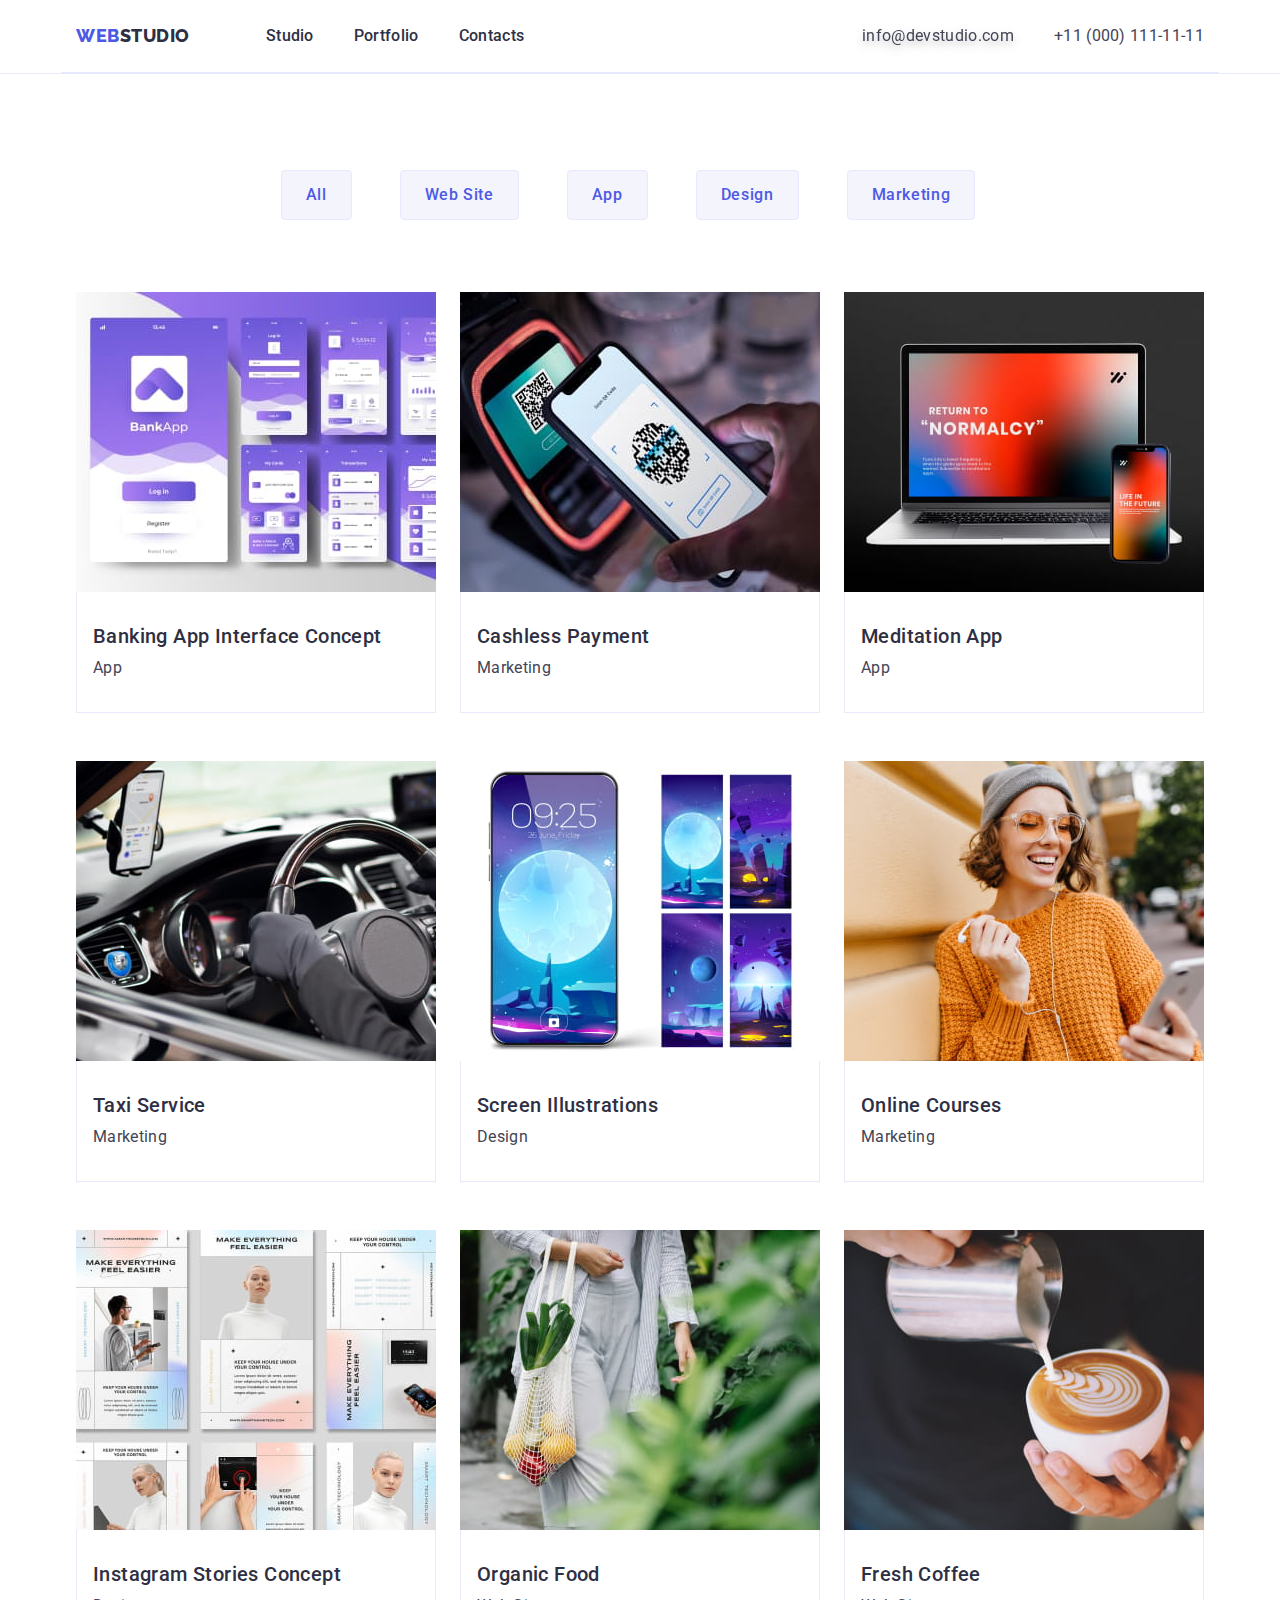
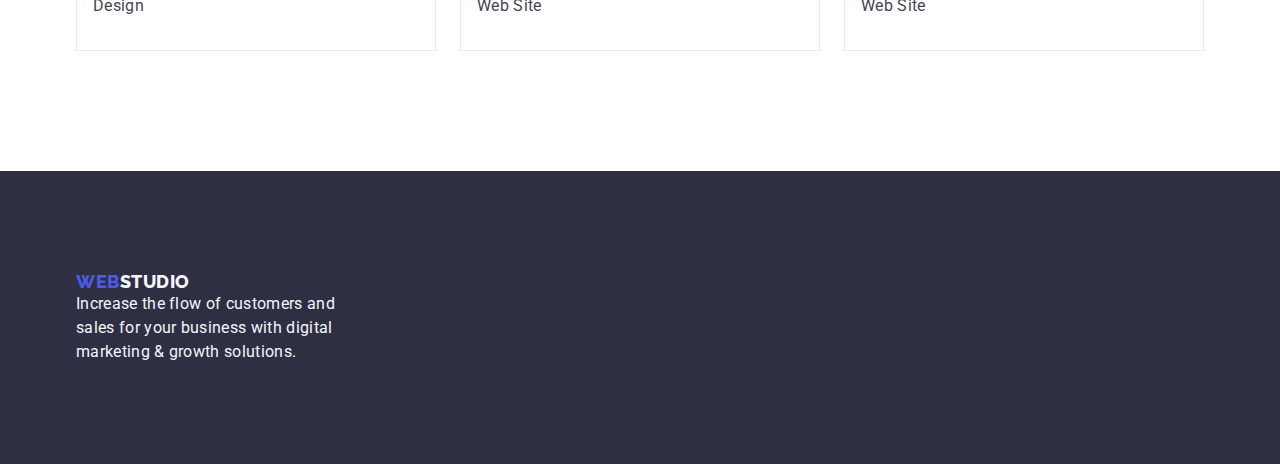
==== portfolio.html @ b631371a "Initial commit" ====
<!DOCTYPE html>
<html lang="en">
  <head>
    <meta charset="UTF-8" />
    <meta http-equiv="X-UA-Compatible" content="IE=edge" />
    <meta name="viewport" content="width=device-width, initial-scale=1.0" />
    <title>Portfolio</title>
    <link rel="preconnect" href="https://fonts.googleapis.com" />
    <link rel="preconnect" href="https://fonts.gstatic.com" crossorigin />
    <link
      href="https://fonts.googleapis.com/css2?family=Raleway:wght@800&family=Roboto:wght@400;500;700;900&display=swap"
      rel="stylesheet"
    />
    <link
      rel="stylesheet"
      href="https://cdnjs.cloudflare.com/ajax/libs/modern-normalize/1.1.0/modern-normalize.min.css"
    />
    <link rel="stylesheet" href="./css/styles.css" />
  </head>
  <body>
    <header class="page-header">
      <div class="container container-header">
        <nav class="list container-nav">
          <a href="./index.html" class="logo link logo-header"
            >Web <span class="logo-part">Studio</span>
          </a>

          <ul class="site-nav list link">
            <li>
              <a class="site-nav-item link" href="./index.html">Studio</a>
            </li>
            <li>
              <a class="site-nav-item link" href="./portfolio.html"
                >Portfolio</a
              >
            </li>
            <li><a class="site-nav-item link" href="">Contacts</a></li>
          </ul>
        </nav>
        <address class="kontacts list">
          <ul class="kontacts-list list">
            <li>
              <a class="kontacts-mail link" href="mailto:info@devstudio.com"
                >info@devstudio.com</a
              >
            </li>
            <li>
              <a class="kontacts-tel link" href="tel:+110001111111"
                >+11 (000) 111-11-11</a
              >
            </li>
          </ul>
        </address>
      </div>
    </header>
    <!-- Text -->
    <main>
      <section class="section section-portfolio">
        <div class="container">
          <h1 hidden class="title-add">Portfolio</h1>
          <ul class="list button-portfolio-contaiter">
            <li>
              <button type="button" class="button-portfolio button-filter">
                All
              </button>
            </li>
            <li>
              <button type="button" class="button-portfolio button-filter">
                Web Site
              </button>
            </li>
            <li>
              <button type="button" class="button-portfolio button-filter">
                App
              </button>
            </li>
            <li>
              <button type="button" class="button-portfolio button-filter">
                Design
              </button>
            </li>
            <li>
              <button type="button" class="button-portfolio button-filter">
                Marketing
              </button>
            </li>
          </ul>

          <ul class="list list-container-portfolio">
            <li class="items-portfolio">
              <a href="" class="list-item list link item-portfolio">
                <img
                  class="img-portfolio"
                  src="./images/images-portfolio/img1.jpg"
                  alt="Banking"
                  width="360"
                  height="300"
                />
                <div class="name-item-portfolio">
                  <h2 class="subtitle name-item">
                    Banking App Interface Concept
                  </h2>
                  <p class="text">App</p>
                </div>
              </a>
            </li>
            <li class="items-portfolio">
              <a href="" class="list-item list link item-portfolio">
                <img
                  class="img-portfolio"
                  src="./images/images-portfolio/img2.jpg"
                  alt="Cashless Payment"
                  width="360"
                  height="300"
                />
                <div class="name-item-portfolio">
                  <h2 class="subtitle name-item">Cashless Payment</h2>
                  <p class="text">Marketing</p>
                </div>
              </a>
            </li>
            <li class="items-portfolio">
              <a href="" class="list-item list link item-portfolio">
                <img
                  class="img-portfolio"
                  src="./images/images-portfolio/img3.jpg"
                  alt="Meditation App"
                  width="360"
                  height="300"
                />
                <div class="name-item-portfolio">
                  <h2 class="subtitle name-item">Meditation App</h2>
                  <p class="text">App</p>
                </div>
              </a>
            </li>
            <li class="items-portfolio">
              <a href="" class="list-item list link item-portfolio">
                <img
                  class="img-portfolio"
                  src="./images/images-portfolio/img4.jpg"
                  alt="Taxi Service"
                  width="360"
                  height="300"
                />
                <div class="name-item-portfolio">
                  <h2 class="subtitle name-item">Taxi Service</h2>
                  <p class="text">Marketing</p>
                </div>
              </a>
            </li>
            <li class="items-portfolio">
              <a href="" class="list-item list link item-portfolio">
                <img
                  class="img-portfolio"
                  src="./images/images-portfolio/img5.jpg"
                  alt="Screen Illustrations"
                  width="360"
                  height="300"
                />
                <div class="name-item-portfolio">
                  <h2 class="subtitle name-item">Screen Illustrations</h2>
                  <p class="text">Design</p>
                </div>
              </a>
            </li>
            <li class="items-portfolio">
              <a href="" class="list-item list link item-portfolio">
                <img
                  class="img-portfolio"
                  src="./images/images-portfolio/img6.jpg"
                  alt="Online Courses"
                  width="360"
                  height="300"
                />
                <div class="name-item-portfolio">
                  <h2 class="subtitle name-item">Online Courses</h2>
                  <p class="text">Marketing</p>
                </div>
              </a>
            </li>
            <li class="items-portfolio">
              <a href="" class="list-item list link item-portfolio">
                <img
                  class="img-portfolio"
                  src="./images/images-portfolio/img7.jpg"
                  alt="Instagram Stories Concept"
                  width="360"
                  height="300"
                />
                <div class="name-item-portfolio">
                  <h2 class="subtitle name-item">Instagram Stories Concept</h2>
                  <p class="text">Design</p>
                </div>
              </a>
            </li>
            <li class="items-portfolio">
              <a href="" class="list-item list link item-portfolio">
                <img
                  class="img-portfolio"
                  src="./images/images-portfolio/img8.jpg"
                  alt="Organic Food"
                  width="360"
                  height="300"
                />
                <div class="name-item-portfolio">
                  <h2 class="subtitle name-item">Organic Food</h2>
                  <p class="text">Web Site</p>
                </div>
              </a>
            </li>
            <li class="items-portfolio">
              <a href="" class="list-item list link item-portfolio">
                <img
                  class="img-portfolio"
                  src="./images/images-portfolio/img9.jpg"
                  alt="Fresh Coffee"
                  width="360"
                  height="300"
                />
                <div class="name-item-portfolio">
                  <h2 class="subtitle name-item">Fresh Coffee</h2>
                  <p class="text">Web Site</p>
                </div>
              </a>
            </li>
          </ul>
        </div>
      </section>
    </main>
    <!-- Footer -->
    <footer class="footer">
      <div class="container container-footer">
        <div class="logo-footer">
          <a href="./index.html" class="logo link"
            >Web <span class="logo-part-footer">Studio</span>
          </a>
        </div>
        <p class="small-text text">
          Increase the flow of customers and sales for your business with
          digital marketing & growth solutions.
        </p>
      </div>
    </footer>
  </body>
</html>
---- css/styles.css ----
:root {
  /* Fonds */
  --primary-font: "Roboto", sans-serif;
  --secondery-font: "Raleway", sans-serif;

  /* Color */
  --primary-text-color: #434455;
  --title-text-color: #2e2f42;

  --color-iris: #4d5ae5;
  --color-ocean: #404bbf;
  --color-green: #31d0aa;
  --color-light-slate: #8e8f99;
  --color-cornflower: #e7e9fc;
  --color-cloud: #f4f4fd;
  --color-navy-blue-modal: #2e2f42;
  --color-grey: #2e2f42;
  --color-white: #ffffff;
  --color-dairy: #fcfcfc;
}

body {
  font-family: var(--primary-font);
  letter-spacing: 0.02em;
  color: var(--primary-text-color);
  background-color: var(--color-white);
}

h1,
h2,
h3,
h4,
h5,
h6,
p {
  margin: 0;
}

ul {
  margin: 0;
  padding: 0;
}
img {
  display: block;
  max-width: 100%;
  height: auto;
}

/* заголовки */
/* h1 */
.hero-title {
  color: var(--color-white);
  font-size: 56px;
  line-height: 1.07;
  text-align: center;
  letter-spacing: 0.02em;
  max-width: 496px;
  margin: auto;
  margin-bottom: 48px;
}
/* h2 */
.title {
  color: var(--title-text-color);
  font-size: 36px;
  line-height: 1.11;
  text-align: center;
  text-transform: capitalize;
  letter-spacing: 0.02em;
}

/* h3 */
.subtitle {
  color: var(--title-text-color);
  font-weight: 500;
  font-size: 20px;
  line-height: 1.2;
  letter-spacing: 0.02em;
}
.list a {
  text-decoration: none;
}
.section-about,
.section-work {
  background: #e5e5e5;
}
.section-about {
  padding-top: 120px;
}
.section {
  padding-bottom: 120px;
}

.hero {
  background: var(--color-navy-blue-modal);
  padding: 188px 0;
}

.section-team {
  background-color: var(--color-cloud);
  padding: 120px 0;
}
.item-team {
  border-radius: 4px;
  border-left: 4px;
  width: calc((100% - 72px) / 4);
  background-color: var(--color-white);
  border-radius: 0px 0px 4px 4px;
}
.blok-name-team {
  padding: 32px 16px;
}
.subtitle-team {
  margin-bottom: 8px;
}
.footer {
  background: var(--color-navy-blue-modal);
}
/* text */

.text {
  color: var(--primary-text-color);
  font-size: 16px;
  line-height: 1.5;
}
.small-text {
  font-size: 16px;
  line-height: 1.5;
  letter-spacing: 0.02em;
  color: var(--color-cloud);
}

.container {
  max-width: 1158px;
  padding: 0 15px;
  margin: 0 auto;
}

/* nav */

.link {
  text-decoration: none;
}

.list {
  list-style: none;
}
/* logo */
.logo {
  font-family: var(--secondery-font);
  color: var(--color-iris);
  font-weight: 800;
  font-size: 18px;
  line-height: 1.17;
  letter-spacing: 0.03em;
  display: flex;
  flex-direction: row;
  align-items: center;
  text-transform: uppercase;
  margin-right: 76px;
}
.logo-header {
  padding-top: 24px;
  padding-bottom: 24px;
}

.logo-part {
  color: var(--color-navy-blue-modal);
}

.logo-part-footer {
  color: var(--color-cloud);
}

.site-nav-item {
  display: inline-block;

  color: var(--color-navy-blue-modal);
  padding-top: 24px;
  padding-bottom: 24px;
}

.site-nav {
  font-weight: 500;
  font-size: 16px;
  line-height: 1.5;
  letter-spacing: 0.02em;
  display: flex;
  gap: 40px;
}

.site-nav-item:hover,
.site-nav-item:focus {
  color: var(--color-ocean);
}

.container-header {
  display: flex;
  justify-content: space-between;
  border-bottom: 1px solid var(--color-cornflower);
}
.container-nav {
  display: flex;
  align-items: center;
}

.button-nav {
  color: var(--color-white);
  background-color: var(--color-iris);
  cursor: pointer;
  font-family: "Roboto", sans-serif;
  font-weight: 500;
  font-size: 16px;
  line-height: 1.5;
  letter-spacing: 0.04em;
  display: flex;
  flex-direction: row;
  align-items: flex-start;
  padding: 16px 32px;
  gap: 10px;
  display: block;
  margin: 0 auto;
  box-shadow: 0px 4px 4px rgba(0, 0, 0, 0.15);
  border-radius: 4px;
  min-width: 169px;
  height: 56px;
  border: none;
}

.button-nav:hover,
.button-nav:focus {
  background-color: var(--color-ocean);
}

.kontacts-mail,
.kontacts-tel {
  display: block;
  color: var(--primary-text-color);
  font-style: normal;
  padding-top: 24px;
  padding-bottom: 24px;
}

.kontacts-list {
  gap: 40px;
  display: flex;
}

.kontacts {
  font-size: 16px;
  line-height: 1.5;
  font-style: normal;
  color: var(--primary-text-color);
}

.kontacts-mail:hover,
.kontacts-mail:focus {
  color: var(--color-ocean);
}

.kontacts-mail {
  filter: drop-shadow(0px 4px 4px rgba(0, 0, 0, 0.25));
}

.page-header {
  border-bottom: 1px solid #e7e9fc;
}

.list-about {
  display: flex;
  gap: 24px;
}
.items-about {
  width: calc((100% - 24px * 3) / 4);
}

.items-about-subtitle {
  margin-bottom: 8px;
}

.title-what {
  margin-bottom: 72px;
}

.list-section-what {
  display: flex;
  gap: 24px;
}

.img-section-what {
  width: calc((100% - 24px * 2) / 3);
}

.title-team {
  margin-bottom: 72px;
}

.list-section-team {
  display: flex;
  gap: 24px;
}
.blok-name-team > h3 {
  text-align: center;
}
.blok-name-team > p {
  text-align: center;
}

/* Portfolio */

.button-portfolio {
  color: var(--color-iris);
  background-color: var(--color-cloud);
  cursor: pointer;
  font-family: "Roboto", sans-serif;
  font-weight: 500;
  font-size: 16px;
  line-height: 1.5;
  letter-spacing: 0.04em;
  border: 1px solid var(--color-cornflower);
  border-radius: 4px;
  padding: 12px 24px;
  margin-right: 24px;
}

.button-filter:hover,
.button-filter:focus {
  color: var(--color-white);
  background: var(--color-ocean);
  border: 1px solid transparent;
}

.small-text {
  width: 264px;
}
.logo-link-footer {
  display: inline-block;
  margin-bottom: 16px;
}

.section-portfolio {
  padding-top: 96px;
  padding-bottom: 120px;
}

.button-portfolio-contaiter {
  display: flex;
  justify-content: center;
  margin-bottom: 72px;
  gap: 24px;
}

.list-container-portfolio {
  display: flex;
  flex-wrap: wrap;
  justify-content: space-between;
  column-gap: 24px;
  row-gap: 48px;
}

.name-item-portfolio {
  border-top: none;
  border-right: 1px solid var(--color-cornflower);
  border-bottom: 1px solid var(--color-cornflower);
  border-left: 1px solid var(--color-cornflower);
  padding: 32px 16px;
}

.items-portfolio {
  gap: 24px;
}
.name-item {
  margin-bottom: 8px;
}
.footer {
  padding: 100px 0;
}
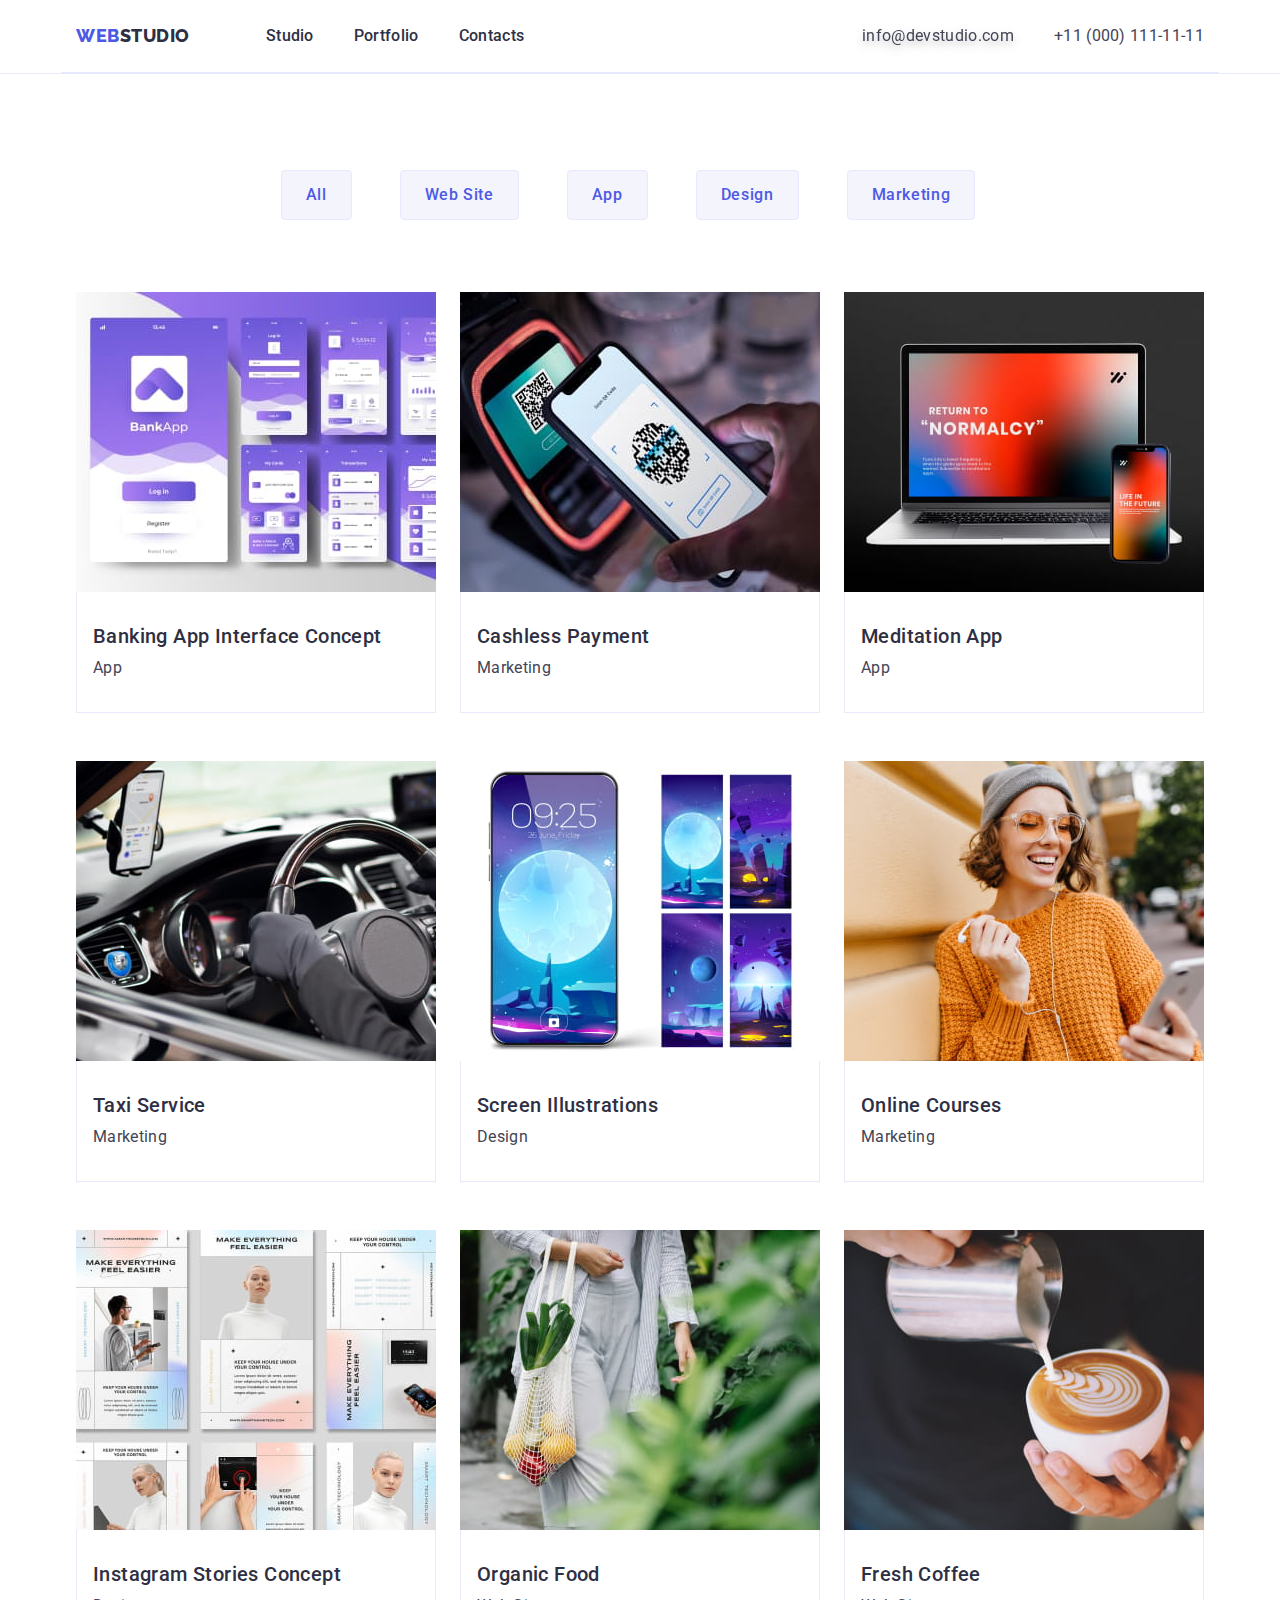
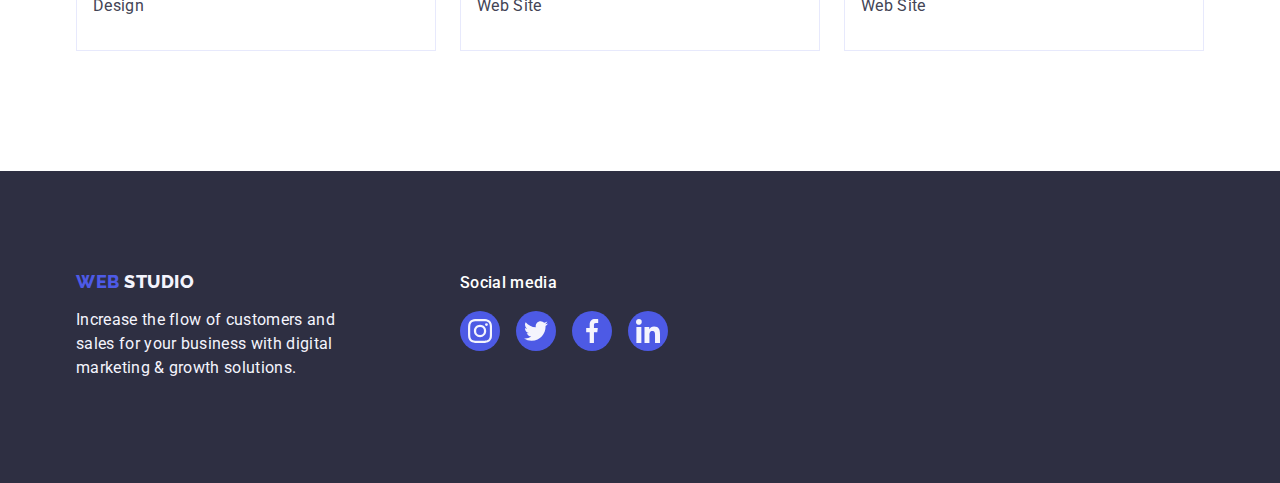
==== commit 86102297: "add social links footer" ====
--- a/portfolio.html
+++ b/portfolio.html
@@ -231,15 +231,65 @@
     <!-- Footer -->
     <footer class="footer">
       <div class="container container-footer">
-        <div class="logo-footer">
-          <a href="./index.html" class="logo link"
+        <div class="blok-footer">
+          <a href="./index.html" class="logo link logo-link-footer"
             >Web <span class="logo-part-footer">Studio</span>
           </a>
+
+          <p class="small-text text">
+            Increase the flow of customers and sales for your business with
+            digital marketing & growth solutions.
+          </p>
         </div>
-        <p class="small-text text">
-          Increase the flow of customers and sales for your business with
-          digital marketing & growth solutions.
-        </p>
+        <div class="social-footer">
+          <p class="text text-footer">Social media</p>
+          <ul class="list socials socials-footer">
+            <li class="socials-item">
+              <a
+                class="socials-link link socials-link-footer"
+                href=""
+                aria-label="Instagram icon"
+              >
+                <svg class="socials-icon" width="24" height="24">
+                  <use href="./images/icons.svg#icon-instagram"></use>
+                </svg>
+              </a>
+            </li>
+            <li class="socials-item">
+              <a
+                class="socials-link link socials-link-footer"
+                href=""
+                aria-label="Twitter icon"
+              >
+                <svg class="socials-icon" width="24" height="24">
+                  <use href="./images/icons.svg#icon-twitter"></use>
+                </svg>
+              </a>
+            </li>
+            <li class="socials-item">
+              <a
+                class="socials-link link socials-link-footer"
+                href=""
+                aria-label="Facebook icon"
+              >
+                <svg class="socials-icon" width="24" height="24">
+                  <use href="./images/icons.svg#icon-facebook"></use>
+                </svg>
+              </a>
+            </li>
+            <li class="socials-item">
+              <a
+                class="socials-link link socials-link-footer"
+                href=""
+                aria-label="Linkedin icon"
+              >
+                <svg class="socials-icon" width="24" height="24">
+                  <use href="./images/icons.svg#icon-linkedin"></use>
+                </svg>
+              </a>
+            </li>
+          </ul>
+        </div>
       </div>
     </footer>
   </body>
--- a/css/styles.css
+++ b/css/styles.css
@@ -17,6 +17,7 @@
   --color-grey: #2e2f42;
   --color-white: #ffffff;
   --color-dairy: #fcfcfc;
+  --color-bg: #e5e5e5;
 }
 
 body {
@@ -80,10 +81,12 @@
   text-decoration: none;
 }
 .section-about,
-.section-work {
-  background: #e5e5e5;
-}
-.section-about {
+.section-work,
+.section-customers {
+  background: var(--color-white);
+}
+.section-about,
+.section-customers {
   padding-top: 120px;
 }
 .section {
@@ -91,8 +94,20 @@
 }
 
 .hero {
-  background: var(--color-navy-blue-modal);
+  max-width: 1440px;
+  height: 600px;
+  margin-left: auto;
+  margin-right: auto;
+  background-image: linear-gradient(
+      to right,
+      rgba(46, 47, 66, 0.7),
+      rgba(46, 47, 66, 70%)
+    ),
+    url(../images/people-office.jpg);
+  background-repeat: no-repeat;
+  background-position: center;
   padding: 188px 0;
+  background-size: cover;
 }
 
 .section-team {
@@ -107,14 +122,95 @@
   border-radius: 0px 0px 4px 4px;
 }
 .blok-name-team {
-  padding: 32px 16px;
+  padding: 8px 16px;
 }
 .subtitle-team {
   margin-bottom: 8px;
 }
+
+.socials {
+  display: flex;
+  justify-content: center;
+  align-items: center;
+  gap: 24px;
+}
+
+.socials-link {
+  display: flex;
+  align-items: center;
+  justify-content: center;
+  width: 40px;
+  height: 40px;
+  background-color: var(--color-iris);
+  border-radius: 50%;
+  margin-bottom: 32px;
+}
+
+.socials-link:hover,
+.socials-link:focus {
+  background-color: var(--color-ocean);
+}
+.socials-icon {
+  fill: var(--color-cloud);
+}
+
+/* .section-customers */
+.list-section-customers {
+  display: flex;
+  justify-content: center;
+  align-items: center;
+  gap: 24px;
+}
+
+.title-customers {
+  margin-bottom: 72px;
+}
+
+.customers-link {
+  display: flex;
+  justify-content: center;
+  align-items: center;
+  height: 88px;
+  width: 168px;
+  border: 1px solid var(--color-light-slate);
+  border-radius: 4px;
+}
+
+.icon-customers {
+  fill: var(--color-light-slate);
+}
+
+.customers-link:hover .icon-customers,
+.customers-link:focus .icon-customers {
+  fill: var(--color-ocean);
+}
+
+.customers-link:hover,
+.customers-link:focus {
+  border-color: var(--color-ocean);
+}
+
+/* footer */
+
 .footer {
   background: var(--color-navy-blue-modal);
 }
+
+.socials-footer {
+  gap: 16px;
+}
+.container-footer {
+  display: flex;
+}
+.blok-footer {
+  margin-right: 120px;
+}
+
+.socials-link-footer:hover,
+.socials-link-footer:focus {
+  background-color: var(--color-green);
+}
+
 /* text */
 
 .text {
@@ -127,6 +223,13 @@
   line-height: 1.5;
   letter-spacing: 0.02em;
   color: var(--color-cloud);
+}
+
+.text-footer {
+  font-weight: 500;
+  color: var(--color-white);
+  justify-content: center;
+  margin-bottom: 16px;
 }
 
 .container {
@@ -262,7 +365,7 @@
 }
 
 .page-header {
-  border-bottom: 1px solid #e7e9fc;
+  border-bottom: 1px solid var(--color-cornflower);
 }
 
 .list-about {
@@ -274,6 +377,16 @@
 }
 
 .items-about-subtitle {
+  margin-bottom: 8px;
+}
+
+.icon-list-about {
+}
+
+.icons-list-about {
+  background-color: var(--color-cloud);
+  padding: 24px 100px;
+  border-radius: 4px;
   margin-bottom: 8px;
 }
 
